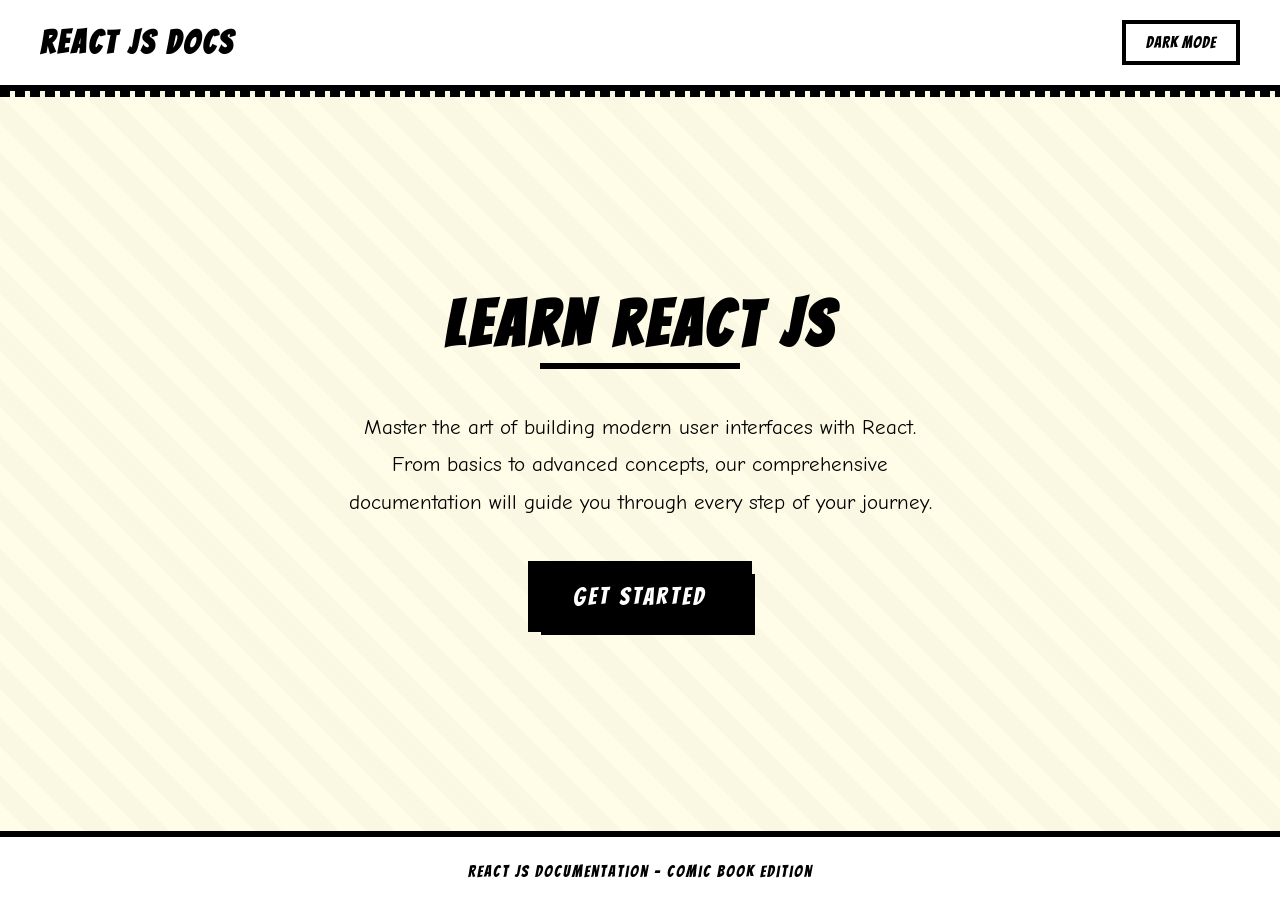
==== index.html @ 76c24ba2 "Initialize repo and add GitHub Pages deployment workflow" ====
<!DOCTYPE html>
<html lang="en">
<head>
    <meta charset="UTF-8">
    <meta name="viewport" content="width=device-width, initial-scale=1.0">
    <title>React JS - Home</title>
    <style>
        @import url('https://fonts.googleapis.com/css2?family=Bangers&family=Comic+Neue:wght@400;700&display=swap');

        * {
            margin: 0;
            padding: 0;
            box-sizing: border-box;
        }

        html, body {
            height: 100%;
            overflow: hidden;
        }

        body {
            font-family: 'Comic Neue', cursive;
            background-color: #FFFDE7;
            color: #000000;
            transition: background-color 0.3s, color 0.3s;
        }

        body.dark {
            background-color: #1A1A1A;
            color: #E0E0E0;
        }

        .home-container {
            display: flex;
            flex-direction: column;
            height: 100vh;
            overflow-y: auto;
        }

        /* Header */
        .header {
            padding: 20px 40px;
            display: flex;
            justify-content: space-between;
            align-items: center;
            border-bottom: 6px solid #000;
            background-color: #FFF;
            position: relative;
        }

        body.dark .header {
            background-color: #2A2A2A;
            border-color: #444;
        }

        .header::after {
            content: '';
            position: absolute;
            bottom: -12px;
            left: 0;
            right: 0;
            height: 6px;
            background: repeating-linear-gradient(
                90deg,
                #000 0px,
                #000 10px,
                transparent 10px,
                transparent 15px
            );
        }

        body.dark .header::after {
            background: repeating-linear-gradient(
                90deg,
                #444 0px,
                #444 10px,
                transparent 10px,
                transparent 15px
            );
        }

        .header h1 {
            font-family: 'Bangers', cursive;
            font-size: 2rem;
            letter-spacing: 3px;
            text-transform: uppercase;
        }

        .theme-toggle {
            padding: 10px 20px;
            border: 4px solid #000;
            cursor: pointer;
            font-family: 'Bangers', cursive;
            font-size: 1rem;
            letter-spacing: 1px;
            background-color: #FFF;
            color: #000;
            transition: all 0.2s;
        }

        body.dark .theme-toggle {
            background-color: #444;
            color: #FFF;
            border-color: #666;
        }

        .theme-toggle:hover,
        .cta-button:hover,
        .back-button:hover {
            transform: rotate(-2deg) scale(1.05);
        }

        /* Hero Section */
        .hero {
            flex: 1;
            display: flex;
            flex-direction: column;
            justify-content: center;
            align-items: center;
            padding: 60px 40px;
            text-align: center;
            position: relative;
        }

        .hero::before {
            content: '';
            position: absolute;
            top: 0;
            left: 0;
            right: 0;
            bottom: 0;
            background: repeating-linear-gradient(
                45deg,
                transparent,
                transparent 20px,
                rgba(0,0,0,0.02) 20px,
                rgba(0,0,0,0.02) 40px
            );
            pointer-events: none;
        }

        body.dark .hero::before {
            background: repeating-linear-gradient(
                45deg,
                transparent,
                transparent 20px,
                rgba(255,255,255,0.01) 20px,
                rgba(255,255,255,0.01) 40px
            );
        }

        .hero-title {
            font-family: 'Bangers', cursive;
            font-size: 4rem;
            letter-spacing: 5px;
            text-transform: uppercase;
            margin-bottom: 20px;
            position: relative;
            display: inline-block;
        }

        .hero-title::after {
            content: '';
            position: absolute;
            bottom: -10px;
            left: 50%;
            transform: translateX(-50%);
            width: 200px;
            height: 6px;
            background-color: #000;
        }

        body.dark .hero-title::after {
            background-color: #555;
        }

        .hero-subtitle {
            font-size: 1.3rem;
            max-width: 600px;
            line-height: 1.8;
            margin-top: 30px;
            margin-bottom: 40px;
        }

        .cta-button {
            padding: 18px 40px;
            font-family: 'Bangers', cursive;
            font-size: 1.5rem;
            letter-spacing: 3px;
            text-transform: uppercase;
            border: 5px solid #000;
            background-color: #000;
            color: #FFF;
            cursor: pointer;
            position: relative;
            transition: all 0.2s;
            text-decoration: none;
        }

        body.dark .cta-button {
            border-color: #555;
            background-color: #333;
        }

        .cta-button::before {
            content: '';
            position: absolute;
            top: 8px;
            left: 8px;
            right: -8px;
            bottom: -8px;
            border: 4px solid #000;
            z-index: -1;
        }

        body.dark .cta-button::before {
            border-color: #444;
        }

        .cta-button::before {
            transition: all 0.2s;
        }

        .cta-button:hover::before {
            transform: translate(-4px, -4px);
        }

        /* Features Section */
        .features {
            display: grid;
            grid-template-columns: repeat(3, 1fr);
            gap: 30px;
            padding: 40px;
            max-width: 1000px;
            margin: 0 auto;
        }

        .feature-box {
            padding: 25px;
            border: 4px solid #000;
            background-color: #FFF;
            position: relative;
            transition: all 0.3s;
        }

        body.dark .feature-box {
            background-color: #2A2A2A;
            border-color: #555;
        }

        .feature-box::before {
            content: '';
            position: absolute;
            top: 6px;
            left: 6px;
            right: -6px;
            bottom: -6px;
            border: 3px solid #000;
            z-index: -1;
        }

        body.dark .feature-box::before {
            border-color: #444;
        }

        .feature-box h3 {
            font-family: 'Bangers', cursive;
            font-size: 1.2rem;
            margin-bottom: 10px;
            text-transform: uppercase;
            letter-spacing: 1px;
        }

        .feature-box p {
            font-size: 0.95rem;
            line-height: 1.6;
        }

        /* Footer */
        .footer {
            padding: 20px 40px;
            border-top: 6px solid #000;
            background-color: #FFF;
            text-align: center;
            font-family: 'Bangers', cursive;
            letter-spacing: 2px;
        }

        body.dark .footer {
            background-color: #2A2A2A;
            border-color: #444;
        }

        .footer::before {
            content: '';
            display: block;
            position: relative;
            top: -26px;
            left: 0;
            right: 0;
            height: 6px;
            background: repeating-linear-gradient(
                90deg,
                #000 0px,
                #000 10px,
                transparent 10px,
                transparent 15px
            );
        }

        body.dark .footer::before {
            background: repeating-linear-gradient(
                90deg,
                #444 0px,
                #444 10px,
                transparent 10px,
                transparent 15px
            );
        }
    </style>
</head>
<body>
    <div class="home-container">
        <header class="header">
            <h1>React JS Docs</h1>
            <button class="theme-toggle" onclick="toggleTheme()">DARK MODE</button>
        </header>

        <section class="hero">
            <h2 class="hero-title">Learn React JS</h2>
            <p class="hero-subtitle">
                Master the art of building modern user interfaces with React. 
                From basics to advanced concepts, our comprehensive documentation 
                will guide you through every step of your journey.
            </p>
            <a href="React_Documentation.html" class="cta-button">Get Started</a>
        </section>

        <footer class="footer">
            React JS Documentation - Comic Book Edition
        </footer>
    </div>

    <script>
        function toggleTheme() {
            document.body.classList.toggle('dark');
            const btn = document.querySelector('.theme-toggle');
            if (document.body.classList.contains('dark')) {
                btn.textContent = 'LIGHT MODE';
            } else {
                btn.textContent = 'DARK MODE';
            }
        }
    </script>
</body>
</html>
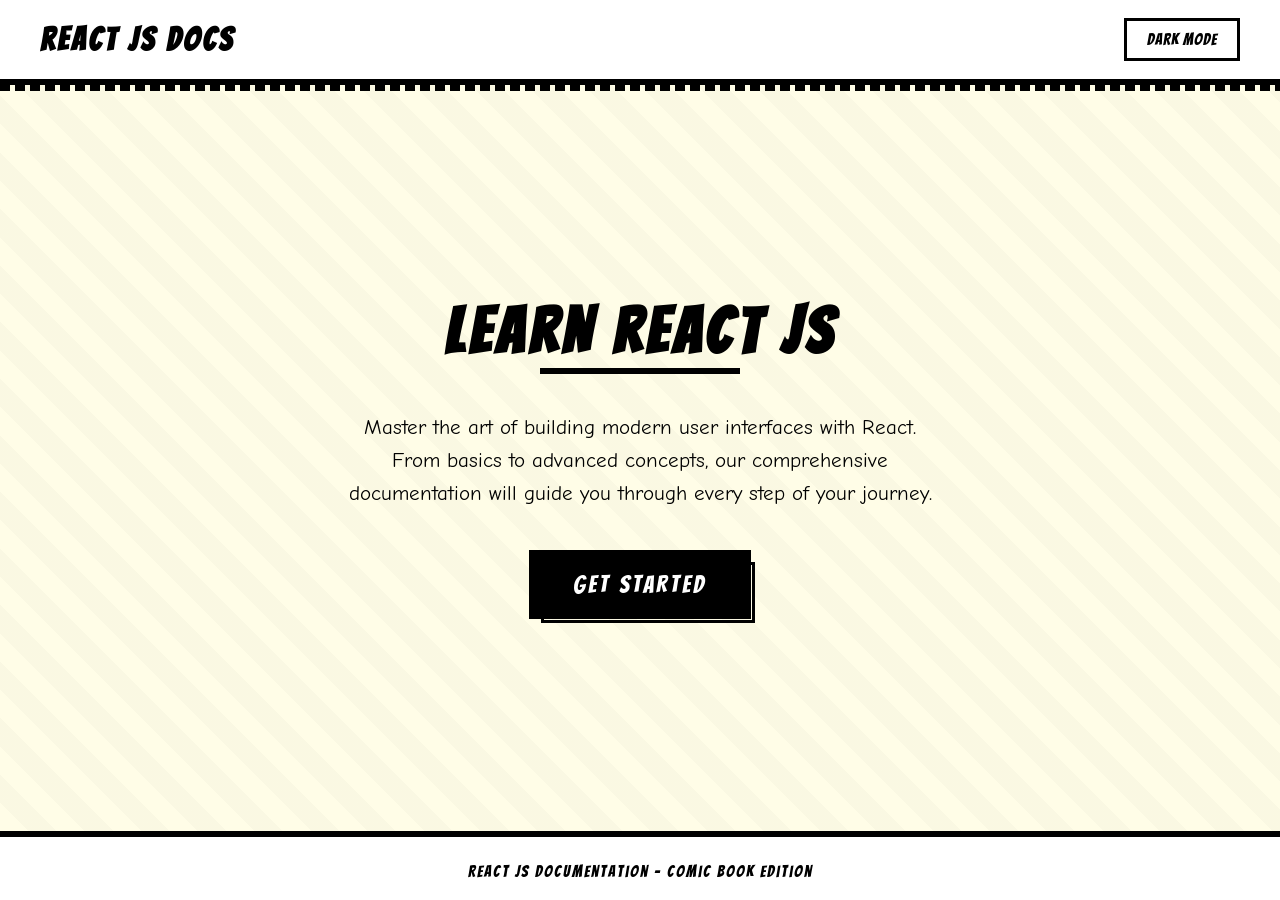
==== commit 11d9b0b7: "Update site" ====
--- a/index.html
+++ b/index.html
@@ -22,7 +22,7 @@
             font-family: 'Comic Neue', cursive;
             background-color: #FFFDE7;
             color: #000000;
-            transition: background-color 0.3s, color 0.3s;
+            transition: background-color 0.4s ease, color 0.4s ease;
         }
 
         body.dark {
@@ -39,13 +39,14 @@
 
         /* Header */
         .header {
-            padding: 20px 40px;
+            padding: 12px 15px;
             display: flex;
             justify-content: space-between;
             align-items: center;
             border-bottom: 6px solid #000;
             background-color: #FFF;
             position: relative;
+            transition: background-color 0.4s ease, border-color 0.4s ease;
         }
 
         body.dark .header {
@@ -81,21 +82,23 @@
 
         .header h1 {
             font-family: 'Bangers', cursive;
-            font-size: 2rem;
-            letter-spacing: 3px;
+            font-size: 1.2rem;
+            letter-spacing: 2px;
             text-transform: uppercase;
         }
 
+        /* Theme Toggle Button */
         .theme-toggle {
-            padding: 10px 20px;
-            border: 4px solid #000;
+            padding: 8px 16px;
+            border: 3px solid #000;
             cursor: pointer;
             font-family: 'Bangers', cursive;
-            font-size: 1rem;
+            font-size: 0.85rem;
             letter-spacing: 1px;
+            text-transform: uppercase;
             background-color: #FFF;
             color: #000;
-            transition: all 0.2s;
+            transition: all 0.3s ease;
         }
 
         body.dark .theme-toggle {
@@ -104,9 +107,7 @@
             border-color: #666;
         }
 
-        .theme-toggle:hover,
-        .cta-button:hover,
-        .back-button:hover {
+        .theme-toggle:hover {
             transform: rotate(-2deg) scale(1.05);
         }
 
@@ -117,7 +118,7 @@
             flex-direction: column;
             justify-content: center;
             align-items: center;
-            padding: 60px 40px;
+            padding: 40px 20px;
             text-align: center;
             position: relative;
         }
@@ -151,10 +152,10 @@
 
         .hero-title {
             font-family: 'Bangers', cursive;
-            font-size: 4rem;
-            letter-spacing: 5px;
+            font-size: 2rem;
+            letter-spacing: 3px;
             text-transform: uppercase;
-            margin-bottom: 20px;
+            margin-bottom: 15px;
             position: relative;
             display: inline-block;
         }
@@ -162,11 +163,11 @@
         .hero-title::after {
             content: '';
             position: absolute;
-            bottom: -10px;
+            bottom: -8px;
             left: 50%;
             transform: translateX(-50%);
-            width: 200px;
-            height: 6px;
+            width: 120px;
+            height: 4px;
             background-color: #000;
         }
 
@@ -175,25 +176,25 @@
         }
 
         .hero-subtitle {
-            font-size: 1.3rem;
-            max-width: 600px;
-            line-height: 1.8;
-            margin-top: 30px;
-            margin-bottom: 40px;
+            font-size: 0.95rem;
+            max-width: 400px;
+            line-height: 1.6;
+            margin-top: 25px;
+            margin-bottom: 30px;
         }
 
         .cta-button {
-            padding: 18px 40px;
+            padding: 14px 28px;
             font-family: 'Bangers', cursive;
-            font-size: 1.5rem;
-            letter-spacing: 3px;
+            font-size: 1.1rem;
+            letter-spacing: 2px;
             text-transform: uppercase;
-            border: 5px solid #000;
+            border: 4px solid #000;
             background-color: #000;
             color: #FFF;
             cursor: pointer;
             position: relative;
-            transition: all 0.2s;
+            transition: all 0.3s ease;
             text-decoration: none;
         }
 
@@ -203,52 +204,6 @@
         }
 
         .cta-button::before {
-            content: '';
-            position: absolute;
-            top: 8px;
-            left: 8px;
-            right: -8px;
-            bottom: -8px;
-            border: 4px solid #000;
-            z-index: -1;
-        }
-
-        body.dark .cta-button::before {
-            border-color: #444;
-        }
-
-        .cta-button::before {
-            transition: all 0.2s;
-        }
-
-        .cta-button:hover::before {
-            transform: translate(-4px, -4px);
-        }
-
-        /* Features Section */
-        .features {
-            display: grid;
-            grid-template-columns: repeat(3, 1fr);
-            gap: 30px;
-            padding: 40px;
-            max-width: 1000px;
-            margin: 0 auto;
-        }
-
-        .feature-box {
-            padding: 25px;
-            border: 4px solid #000;
-            background-color: #FFF;
-            position: relative;
-            transition: all 0.3s;
-        }
-
-        body.dark .feature-box {
-            background-color: #2A2A2A;
-            border-color: #555;
-        }
-
-        .feature-box::before {
             content: '';
             position: absolute;
             top: 6px;
@@ -257,33 +212,31 @@
             bottom: -6px;
             border: 3px solid #000;
             z-index: -1;
-        }
-
-        body.dark .feature-box::before {
+            transition: all 0.3s ease;
+        }
+
+        body.dark .cta-button::before {
             border-color: #444;
         }
 
-        .feature-box h3 {
-            font-family: 'Bangers', cursive;
-            font-size: 1.2rem;
-            margin-bottom: 10px;
-            text-transform: uppercase;
-            letter-spacing: 1px;
-        }
-
-        .feature-box p {
-            font-size: 0.95rem;
-            line-height: 1.6;
+        .cta-button:hover {
+            transform: rotate(-2deg) scale(1.05);
+        }
+
+        .cta-button:hover::before {
+            transform: translate(-3px, -3px);
         }
 
         /* Footer */
         .footer {
-            padding: 20px 40px;
+            padding: 12px 15px;
             border-top: 6px solid #000;
             background-color: #FFF;
             text-align: center;
             font-family: 'Bangers', cursive;
-            letter-spacing: 2px;
+            letter-spacing: 1px;
+            font-size: 0.8rem;
+            transition: all 0.4s ease;
         }
 
         body.dark .footer {
@@ -295,7 +248,7 @@
             content: '';
             display: block;
             position: relative;
-            top: -26px;
+            top: -18px;
             left: 0;
             right: 0;
             height: 6px;
@@ -316,6 +269,123 @@
                 transparent 10px,
                 transparent 15px
             );
+        }
+
+        /* Tablet */
+        @media (min-width: 768px) {
+            .header {
+                padding: 15px 25px;
+            }
+
+            .header h1 {
+                font-size: 1.5rem;
+            }
+
+            .theme-toggle {
+                padding: 10px 20px;
+                font-size: 1rem;
+            }
+
+            .hero {
+                padding: 50px 30px;
+            }
+
+            .hero-title {
+                font-size: 3rem;
+            }
+
+            .hero-subtitle {
+                font-size: 1.1rem;
+                max-width: 500px;
+            }
+
+            .cta-button {
+                padding: 16px 35px;
+                font-size: 1.3rem;
+            }
+
+            .footer {
+                padding: 15px 25px;
+                font-size: 0.9rem;
+            }
+        }
+
+        /* Desktop */
+        @media (min-width: 1024px) {
+            .header {
+                padding: 18px 40px;
+            }
+
+            .header h1 {
+                font-size: 2rem;
+                letter-spacing: 3px;
+            }
+
+            .theme-toggle {
+                padding: 10px 20px;
+                font-size: 1rem;
+            }
+
+            .hero {
+                padding: 60px 40px;
+            }
+
+            .hero-title {
+                font-size: 4rem;
+                letter-spacing: 5px;
+            }
+
+            .hero-title::after {
+                width: 200px;
+                height: 6px;
+            }
+
+            .hero-subtitle {
+                font-size: 1.3rem;
+                max-width: 600px;
+                margin-top: 30px;
+                margin-bottom: 40px;
+            }
+
+            .cta-button {
+                padding: 18px 40px;
+                font-size: 1.5rem;
+                letter-spacing: 3px;
+            }
+
+            .cta-button::before {
+                top: 8px;
+                left: 8px;
+                right: -8px;
+                bottom: -8px;
+            }
+
+            .footer {
+                padding: 20px 40px;
+                font-size: 1rem;
+                letter-spacing: 2px;
+            }
+
+            .footer::before {
+                top: -26px;
+            }
+        }
+
+        /* Large Desktop */
+        @media (min-width: 1441px) {
+            .hero-title {
+                font-size: 5rem;
+            }
+
+            .hero-subtitle {
+                font-size: 1.4rem;
+                max-width: 700px;
+            }
+
+            .cta-button {
+                padding: 20px 50px;
+                font-size: 1.7rem;
+            }
         }
     </style>
 </head>
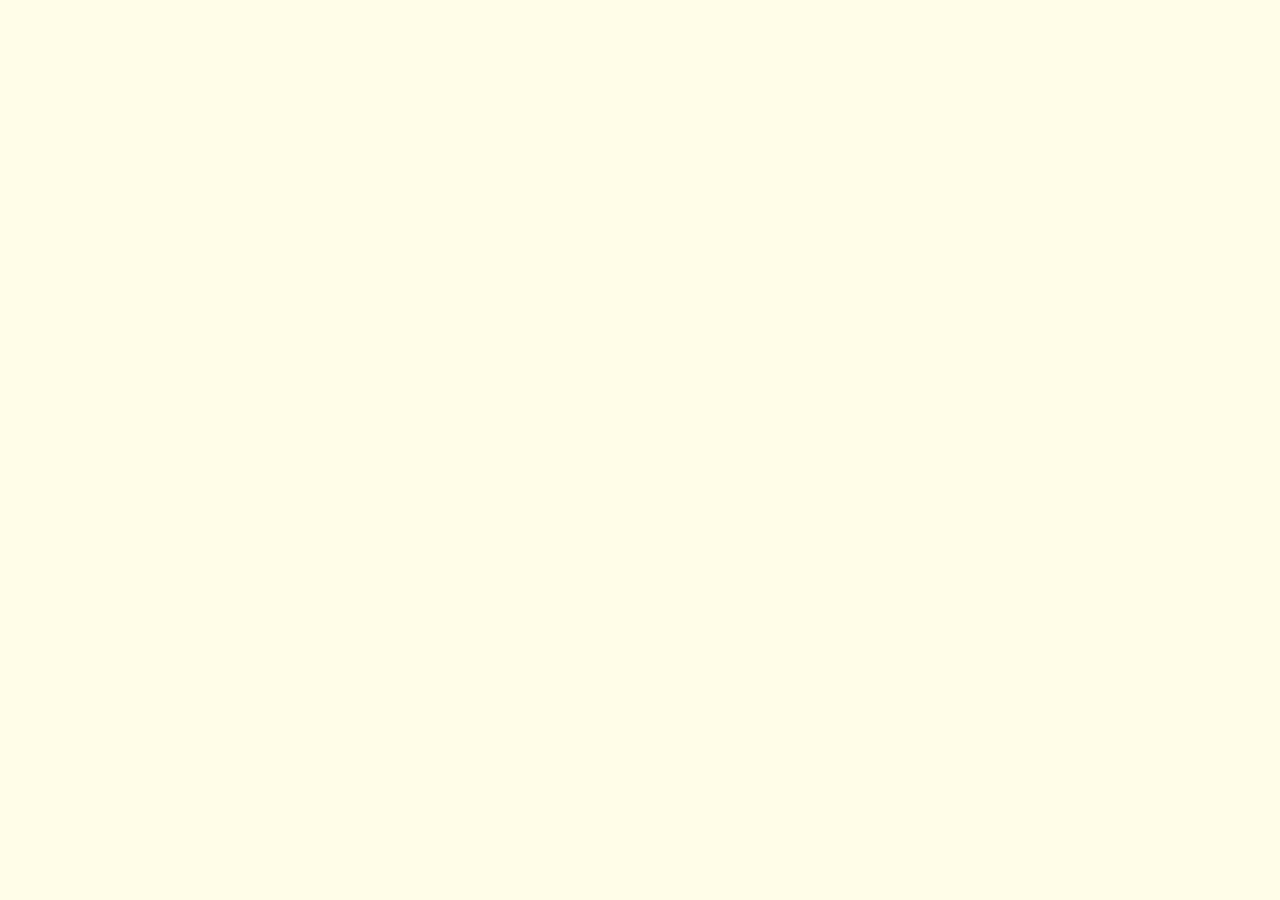
==== commit dcbeb41b: "Add unified comic theme stylesheet and refactor index.html" ====
--- a/index.html
+++ b/index.html
@@ -4,32 +4,8 @@
     <meta charset="UTF-8">
     <meta name="viewport" content="width=device-width, initial-scale=1.0">
     <title>React JS - Home</title>
+    <link rel="stylesheet" href="theme.css">
     <style>
-        @import url('https://fonts.googleapis.com/css2?family=Bangers&family=Comic+Neue:wght@400;700&display=swap');
-
-        * {
-            margin: 0;
-            padding: 0;
-            box-sizing: border-box;
-        }
-
-        html, body {
-            height: 100%;
-            overflow: hidden;
-        }
-
-        body {
-            font-family: 'Comic Neue', cursive;
-            background-color: #FFFDE7;
-            color: #000000;
-            transition: background-color 0.4s ease, color 0.4s ease;
-        }
-
-        body.dark {
-            background-color: #1A1A1A;
-            color: #E0E0E0;
-        }
-
         .home-container {
             display: flex;
             flex-direction: column;
@@ -37,78 +13,12 @@
             overflow-y: auto;
         }
 
-        /* Header */
         .header {
-            padding: 12px 15px;
-            display: flex;
-            justify-content: space-between;
-            align-items: center;
-            border-bottom: 6px solid #000;
-            background-color: #FFF;
-            position: relative;
-            transition: background-color 0.4s ease, border-color 0.4s ease;
-        }
-
-        body.dark .header {
-            background-color: #2A2A2A;
-            border-color: #444;
-        }
-
-        .header::after {
-            content: '';
-            position: absolute;
-            bottom: -12px;
-            left: 0;
-            right: 0;
-            height: 6px;
-            background: repeating-linear-gradient(
-                90deg,
-                #000 0px,
-                #000 10px,
-                transparent 10px,
-                transparent 15px
-            );
-        }
-
-        body.dark .header::after {
-            background: repeating-linear-gradient(
-                90deg,
-                #444 0px,
-                #444 10px,
-                transparent 10px,
-                transparent 15px
-            );
+            background-color: comic-header;
         }
 
         .header h1 {
-            font-family: 'Bangers', cursive;
             font-size: 1.2rem;
-            letter-spacing: 2px;
-            text-transform: uppercase;
-        }
-
-        /* Theme Toggle Button */
-        .theme-toggle {
-            padding: 8px 16px;
-            border: 3px solid #000;
-            cursor: pointer;
-            font-family: 'Bangers', cursive;
-            font-size: 0.85rem;
-            letter-spacing: 1px;
-            text-transform: uppercase;
-            background-color: #FFF;
-            color: #000;
-            transition: all 0.3s ease;
-        }
-
-        body.dark .theme-toggle {
-            background-color: #444;
-            color: #FFF;
-            border-color: #666;
-        }
-
-        .theme-toggle:hover {
-            transform: rotate(-2deg) scale(1.05);
         }
 
         /* Hero Section */
@@ -151,10 +61,7 @@
         }
 
         .hero-title {
-            font-family: 'Bangers', cursive;
             font-size: 2rem;
-            letter-spacing: 3px;
-            text-transform: uppercase;
             margin-bottom: 15px;
             position: relative;
             display: inline-block;
@@ -183,65 +90,10 @@
             margin-bottom: 30px;
         }
 
-        .cta-button {
-            padding: 14px 28px;
-            font-family: 'Bangers', cursive;
-            font-size: 1.1rem;
-            letter-spacing: 2px;
-            text-transform: uppercase;
-            border: 4px solid #000;
-            background-color: #000;
-            color: #FFF;
-            cursor: pointer;
-            position: relative;
-            transition: all 0.3s ease;
-            text-decoration: none;
-        }
-
-        body.dark .cta-button {
-            border-color: #555;
-            background-color: #333;
-        }
-
-        .cta-button::before {
-            content: '';
-            position: absolute;
-            top: 6px;
-            left: 6px;
-            right: -6px;
-            bottom: -6px;
-            border: 3px solid #000;
-            z-index: -1;
-            transition: all 0.3s ease;
-        }
-
-        body.dark .cta-button::before {
-            border-color: #444;
-        }
-
-        .cta-button:hover {
-            transform: rotate(-2deg) scale(1.05);
-        }
-
-        .cta-button:hover::before {
-            transform: translate(-3px, -3px);
-        }
-
-        /* Footer */
         .footer {
-            padding: 12px 15px;
             border-top: 6px solid #000;
-            background-color: #FFF;
             text-align: center;
-            font-family: 'Bangers', cursive;
-            letter-spacing: 1px;
             font-size: 0.8rem;
-            transition: all 0.4s ease;
-        }
-
-        body.dark .footer {
-            background-color: #2A2A2A;
-            border-color: #444;
         }
 
         .footer::before {
@@ -281,11 +133,6 @@
                 font-size: 1.5rem;
             }
 
-            .theme-toggle {
-                padding: 10px 20px;
-                font-size: 1rem;
-            }
-
             .hero {
                 padding: 50px 30px;
             }
@@ -297,11 +144,6 @@
             .hero-subtitle {
                 font-size: 1.1rem;
                 max-width: 500px;
-            }
-
-            .cta-button {
-                padding: 16px 35px;
-                font-size: 1.3rem;
             }
 
             .footer {
@@ -319,11 +161,6 @@
             .header h1 {
                 font-size: 2rem;
                 letter-spacing: 3px;
-            }
-
-            .theme-toggle {
-                padding: 10px 20px;
-                font-size: 1rem;
             }
 
             .hero {
@@ -347,19 +184,6 @@
                 margin-bottom: 40px;
             }
 
-            .cta-button {
-                padding: 18px 40px;
-                font-size: 1.5rem;
-                letter-spacing: 3px;
-            }
-
-            .cta-button::before {
-                top: 8px;
-                left: 8px;
-                right: -8px;
-                bottom: -8px;
-            }
-
             .footer {
                 padding: 20px 40px;
                 font-size: 1rem;
@@ -381,32 +205,27 @@
                 font-size: 1.4rem;
                 max-width: 700px;
             }
-
-            .cta-button {
-                padding: 20px 50px;
-                font-size: 1.7rem;
-            }
-        }
-    </style>
+        }
+    </link>
 </head>
 <body>
     <div class="home-container">
-        <header class="header">
-            <h1>React JS Docs</h1>
-            <button class="theme-toggle" onclick="toggleTheme()">DARK MODE</button>
+        <header class="header comic-header">
+            <h1 class="comic-title">React JS Docs</h1>
+            <button class="comic-btn comic-btn-secondary" onclick="toggleTheme()">DARK MODE</button>
         </header>
 
         <section class="hero">
-            <h2 class="hero-title">Learn React JS</h2>
+            <h2 class="hero-title comic-title">Learn React JS</h2>
             <p class="hero-subtitle">
                 Master the art of building modern user interfaces with React. 
                 From basics to advanced concepts, our comprehensive documentation 
                 will guide you through every step of your journey.
             </p>
-            <a href="React_Documentation.html" class="cta-button">Get Started</a>
+            <a href="React_Documentation.html" class="comic-btn comic-btn-primary">Get Started</a>
         </section>
 
-        <footer class="footer">
+        <footer class="footer comic-text">
             React JS Documentation - Comic Book Edition
         </footer>
     </div>
--- a/theme.css
+++ b/theme.css
@@ -0,0 +1,463 @@
+/* ================================
+   COMIC THEME - SHARED STYLESHEET
+   ================================ */
+
+@import url('https://fonts.googleapis.com/css2?family=Bangers&family=Comic+Neue:wght@400;700&display=swap');
+
+/* Base Reset */
+* {
+    margin: 0;
+    padding: 0;
+    box-sizing: border-box;
+}
+
+html, body {
+    height: 100%;
+    overflow: auto;
+}
+
+body {
+    font-family: 'Comic Neue', cursive;
+    background-color: #FFFDE7;
+    color: #000000;
+    transition: background-color 0.4s ease, color 0.4s ease;
+}
+
+body.dark {
+    background-color: #1A1A1A;
+    color: #E0E0E0;
+}
+
+/* ================================
+   TYPOGRAPHY & COLORS
+   ================================ */
+
+.comic-title {
+    font-family: 'Bangers', cursive;
+    letter-spacing: 2px;
+    text-transform: uppercase;
+}
+
+.comic-text {
+    font-family: 'Comic Neue', cursive;
+    line-height: 1.6;
+}
+
+/* ================================
+   COMIC CARD COMPONENT
+   ================================ */
+
+.comic-card {
+    background-color: #FFF;
+    border: 4px solid #000;
+    padding: 20px;
+    margin: 15px;
+    position: relative;
+    transition: all 0.3s ease;
+    box-shadow: 6px 6px 0px rgba(0, 0, 0, 0.2);
+}
+
+.comic-card::before {
+    content: '';
+    position: absolute;
+    top: 4px;
+    left: 4px;
+    right: -4px;
+    bottom: -4px;
+    border: 3px solid #000;
+    z-index: -1;
+    pointer-events: none;
+}
+
+body.dark .comic-card {
+    background-color: #2A2A2A;
+    border-color: #555;
+    box-shadow: 6px 6px 0px rgba(0, 0, 0, 0.5);
+    color: #E0E0E0;
+}
+
+body.dark .comic-card::before {
+    border-color: #555;
+}
+
+.comic-card:hover {
+    transform: translate(-2px, -2px);
+    box-shadow: 8px 8px 0px rgba(0, 0, 0, 0.3);
+}
+
+body.dark .comic-card:hover {
+    box-shadow: 8px 8px 0px rgba(0, 0, 0, 0.6);
+}
+
+.comic-card-title {
+    font-family: 'Bangers', cursive;
+    font-size: 1.3rem;
+    margin-bottom: 12px;
+    text-transform: uppercase;
+    letter-spacing: 1px;
+}
+
+.comic-card-content {
+    font-size: 0.95rem;
+    line-height: 1.5;
+}
+
+/* ================================
+   COMIC BUTTON COMPONENT
+   ================================ */
+
+.comic-btn {
+    padding: 12px 24px;
+    font-family: 'Bangers', cursive;
+    font-size: 0.95rem;
+    letter-spacing: 1px;
+    text-transform: uppercase;
+    border: 3px solid #000;
+    background-color: #FFF;
+    color: #000;
+    cursor: pointer;
+    position: relative;
+    transition: all 0.3s ease;
+    text-decoration: none;
+    display: inline-block;
+}
+
+.comic-btn::after {
+    content: '';
+    position: absolute;
+    top: 3px;
+    left: 3px;
+    right: -3px;
+    bottom: -3px;
+    border: 2px solid #000;
+    z-index: -1;
+    pointer-events: none;
+}
+
+body.dark .comic-btn {
+    background-color: #444;
+    color: #FFF;
+    border-color: #666;
+}
+
+body.dark .comic-btn::after {
+    border-color: #666;
+}
+
+.comic-btn:hover {
+    transform: rotate(-1deg) scale(1.05);
+}
+
+.comic-btn:hover::after {
+    transform: translate(-2px, -2px);
+}
+
+/* Button Variants */
+.comic-btn-primary {
+    background-color: #000;
+    color: #FFF;
+    border: 3px solid #000;
+}
+
+body.dark .comic-btn-primary {
+    background-color: #333;
+    color: #FFF;
+}
+
+.comic-btn-secondary {
+    background-color: #FFF;
+    color: #000;
+}
+
+body.dark .comic-btn-secondary {
+    background-color: #2A2A2A;
+    color: #FFF;
+}
+
+/* ================================
+   COMIC BOX COMPONENTS
+   ================================ */
+
+.comic-box {
+    border: 3px solid #000;
+    padding: 15px;
+    margin: 12px 0;
+    background-color: #FFF;
+    position: relative;
+    transition: all 0.3s ease;
+}
+
+body.dark .comic-box {
+    background-color: #2A2A2A;
+    border-color: #555;
+    color: #E0E0E0;
+}
+
+.comic-box::after {
+    content: '';
+    position: absolute;
+    top: 3px;
+    left: 3px;
+    right: -3px;
+    bottom: -3px;
+    border: 2px solid #000;
+    z-index: -1;
+    pointer-events: none;
+}
+
+body.dark .comic-box::after {
+    border-color: #555;
+}
+
+/* Info Box */
+.comic-info-box {
+    background-color: #E3F2FD;
+    border: 3px solid #1976D2;
+}
+
+body.dark .comic-info-box {
+    background-color: #1A237E;
+    border-color: #42A5F5;
+}
+
+/* Success Box */
+.comic-success-box {
+    background-color: #E8F5E9;
+    border: 3px solid #388E3C;
+}
+
+body.dark .comic-success-box {
+    background-color: #1B5E20;
+    border-color: #66BB6A;
+}
+
+/* Warning Box */
+.comic-warning-box {
+    background-color: #FFF3E0;
+    border: 3px solid #F57C00;
+}
+
+body.dark .comic-warning-box {
+    background-color: #E65100;
+    border-color: #FFB74D;
+}
+
+/* Error Box */
+.comic-error-box {
+    background-color: #FFEBEE;
+    border: 3px solid #C62828;
+}
+
+body.dark .comic-error-box {
+    background-color: #B71C1C;
+    border-color: #EF5350;
+}
+
+/* ================================
+   CODE BLOCK (Black Background)
+   ================================ */
+
+.code-block {
+    background-color: #1E1E1E;
+    color: #D4D4D4;
+    border: 2px solid #000;
+    padding: 12px;
+    margin: 12px 0;
+    overflow-x: auto;
+    font-family: 'Courier New', monospace;
+    font-size: 0.85rem;
+    line-height: 1.4;
+}
+
+.code-block code {
+    display: block;
+}
+
+/* ================================
+   COMIC LIST & ITEMS
+   ================================ */
+
+.comic-list {
+    list-style: none;
+    padding: 0;
+}
+
+.comic-list-item {
+    padding: 10px 15px;
+    margin: 8px 0;
+    border-left: 4px solid #000;
+    background-color: rgba(255, 255, 255, 0.5);
+    transition: all 0.3s ease;
+}
+
+body.dark .comic-list-item {
+    background-color: rgba(0, 0, 0, 0.3);
+    border-left-color: #555;
+}
+
+.comic-list-item:hover {
+    padding-left: 20px;
+    background-color: rgba(255, 255, 255, 0.8);
+}
+
+body.dark .comic-list-item:hover {
+    background-color: rgba(0, 0, 0, 0.5);
+}
+
+/* ================================
+   COMIC GRID LAYOUT
+   ================================ */
+
+.comic-grid {
+    display: grid;
+    grid-template-columns: repeat(auto-fit, minmax(250px, 1fr));
+    gap: 20px;
+    padding: 20px;
+}
+
+.comic-grid-item {
+    background-color: #FFF;
+    border: 3px solid #000;
+    padding: 15px;
+    position: relative;
+    transition: all 0.3s ease;
+    text-align: center;
+}
+
+body.dark .comic-grid-item {
+    background-color: #2A2A2A;
+    border-color: #555;
+}
+
+.comic-grid-item:hover {
+    transform: scale(1.05) rotate(1deg);
+}
+
+/* ================================
+   HEADER & NAVIGATION
+   ================================ */
+
+.comic-header {
+    padding: 12px 15px;
+    display: flex;
+    justify-content: space-between;
+    align-items: center;
+    border-bottom: 6px solid #000;
+    background-color: #FFF;
+    position: relative;
+    transition: background-color 0.4s ease, border-color 0.4s ease;
+}
+
+body.dark .comic-header {
+    background-color: #2A2A2A;
+    border-color: #444;
+}
+
+.comic-header::after {
+    content: '';
+    position: absolute;
+    bottom: -12px;
+    left: 0;
+    right: 0;
+    height: 6px;
+    background: repeating-linear-gradient(
+        90deg,
+        #000 0px,
+        #000 10px,
+        transparent 10px,
+        transparent 15px
+    );
+}
+
+body.dark .comic-header::after {
+    background: repeating-linear-gradient(
+        90deg,
+        #444 0px,
+        #444 10px,
+        transparent 10px,
+        transparent 15px
+    );
+}
+
+/* ================================
+   COMIC DIVIDER
+   ================================ */
+
+.comic-divider {
+    height: 4px;
+    background: repeating-linear-gradient(
+        90deg,
+        #000 0px,
+        #000 15px,
+        transparent 15px,
+        transparent 20px
+    );
+    margin: 20px 0;
+}
+
+body.dark .comic-divider {
+    background: repeating-linear-gradient(
+        90deg,
+        #555 0px,
+        #555 15px,
+        transparent 15px,
+        transparent 20px
+    );
+}
+
+/* ================================
+   RESPONSIVE DESIGN
+   ================================ */
+
+@media (max-width: 768px) {
+    .comic-card {
+        padding: 15px;
+        margin: 10px;
+        box-shadow: 4px 4px 0px rgba(0, 0, 0, 0.2);
+    }
+
+    .comic-btn {
+        padding: 10px 20px;
+        font-size: 0.85rem;
+    }
+
+    .comic-grid {
+        grid-template-columns: 1fr;
+        gap: 15px;
+        padding: 15px;
+    }
+
+    .comic-card-title {
+        font-size: 1.1rem;
+    }
+}
+
+/* ================================
+   UTILITY CLASSES
+   ================================ */
+
+.text-center {
+    text-align: center;
+}
+
+.text-bold {
+    font-weight: 700;
+}
+
+.mt-1 { margin-top: 10px; }
+.mt-2 { margin-top: 20px; }
+.mt-3 { margin-top: 30px; }
+
+.mb-1 { margin-bottom: 10px; }
+.mb-2 { margin-bottom: 20px; }
+.mb-3 { margin-bottom: 30px; }
+
+.p-1 { padding: 10px; }
+.p-2 { padding: 20px; }
+.p-3 { padding: 30px; }
+
+.w-full { width: 100%; }
+.flex { display: flex; }
+.flex-center { display: flex; justify-content: center; align-items: center; }
+.gap-1 { gap: 10px; }
+.gap-2 { gap: 20px; }
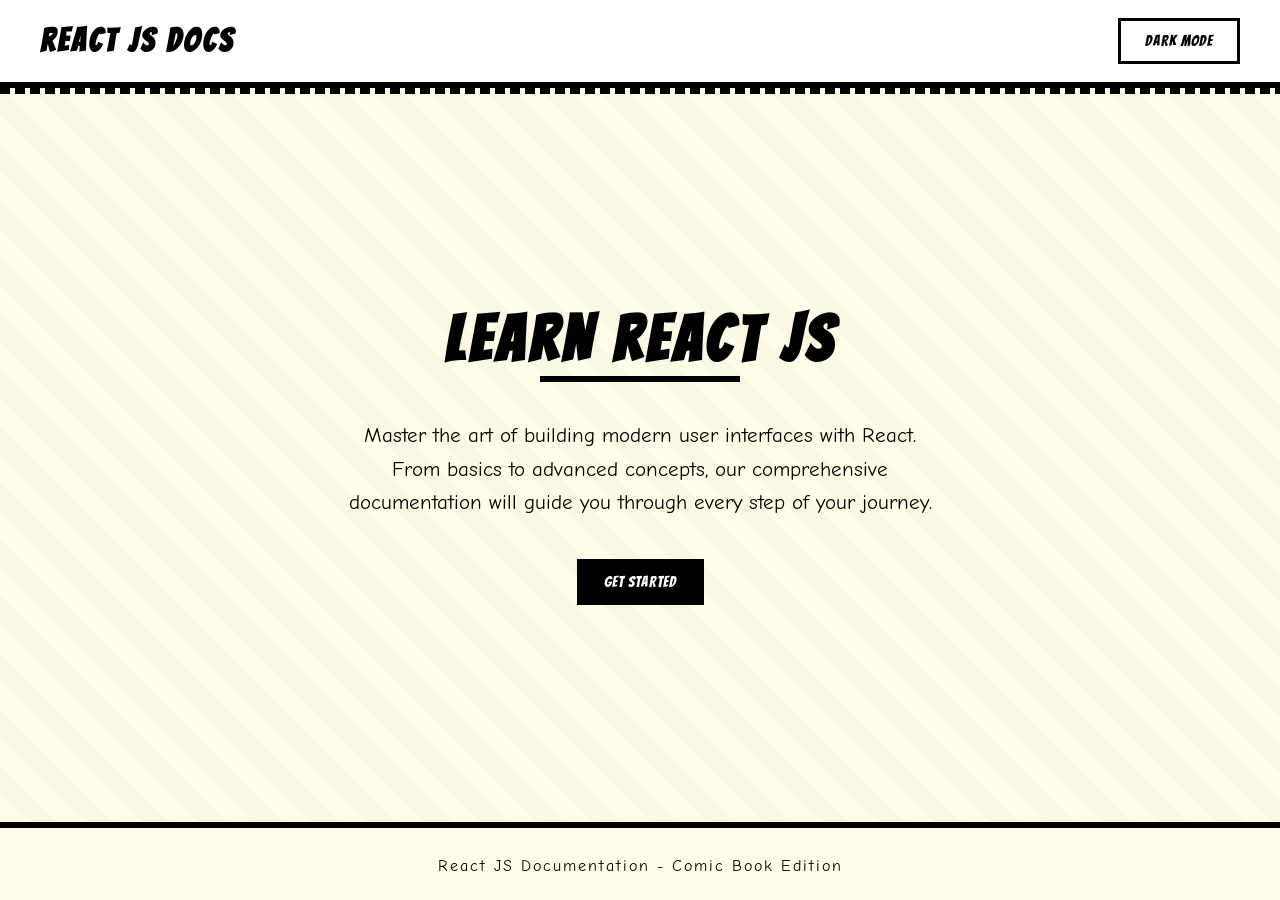
==== commit e0ccce3b: "deploy: fa65108af0132cb6c87d89ac61eff95d7ce162fc" ====
--- a/index.html
+++ b/index.html
@@ -14,7 +14,7 @@
         }
 
         .header {
-            background-color: comic-header;
+            /* styles inherited from theme.css */
         }
 
         .header h1 {
@@ -206,7 +206,7 @@
                 max-width: 700px;
             }
         }
-    </link>
+    </style>
 </head>
 <body>
     <div class="home-container">
@@ -233,7 +233,7 @@
     <script>
         function toggleTheme() {
             document.body.classList.toggle('dark');
-            const btn = document.querySelector('.theme-toggle');
+            const btn = document.querySelector('.comic-btn-secondary');
             if (document.body.classList.contains('dark')) {
                 btn.textContent = 'LIGHT MODE';
             } else {
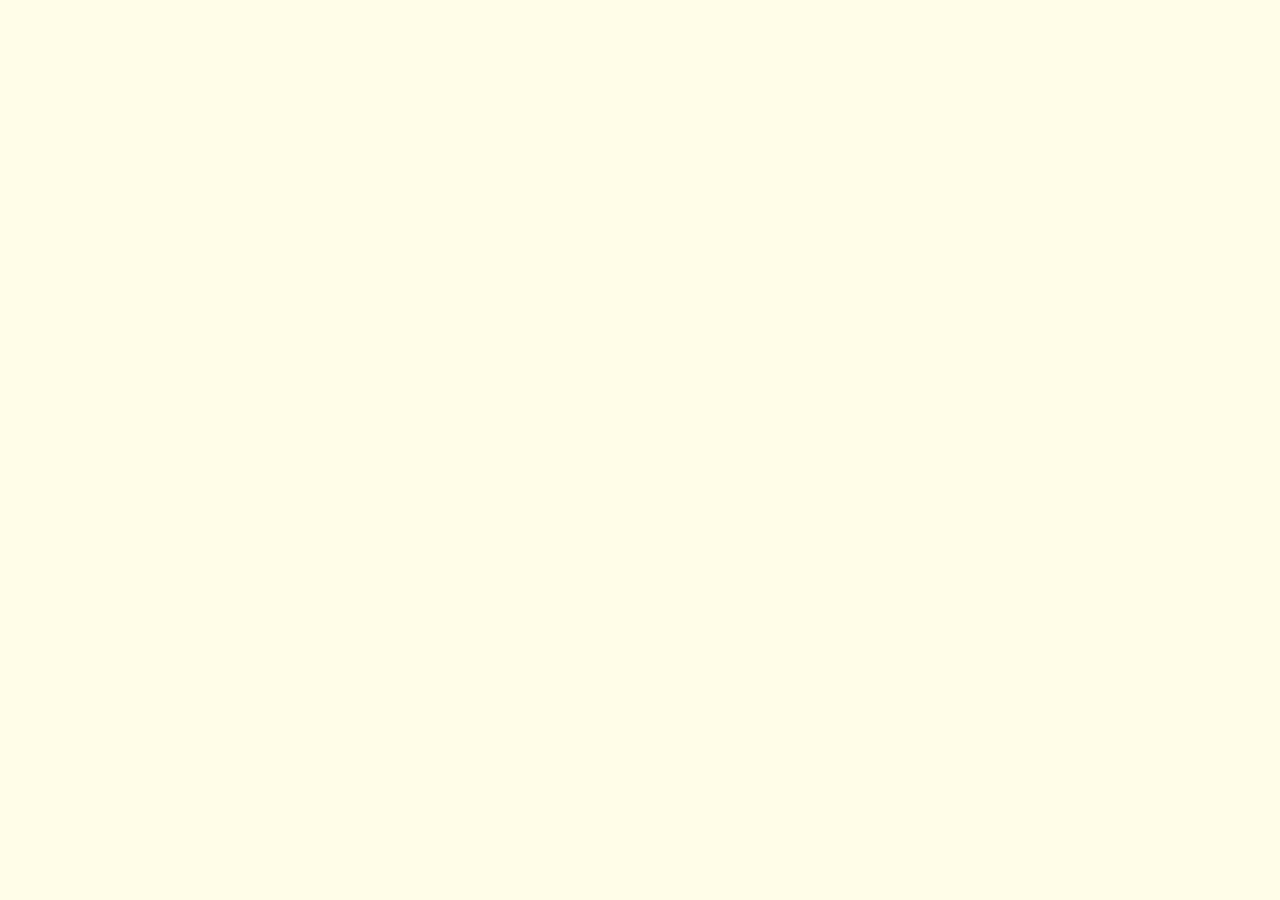
==== commit 3f4bd0ea: "deploy: 0cc33ceaa28c381e7a14a3e2400c2a13b6226d19" ====
--- a/index.html
+++ b/index.html
@@ -14,7 +14,7 @@
         }
 
         .header {
-            /* styles inherited from theme.css */
+            background-color: comic-header;
         }
 
         .header h1 {
@@ -206,7 +206,7 @@
                 max-width: 700px;
             }
         }
-    </style>
+    </link>
 </head>
 <body>
     <div class="home-container">
@@ -233,7 +233,7 @@
     <script>
         function toggleTheme() {
             document.body.classList.toggle('dark');
-            const btn = document.querySelector('.comic-btn-secondary');
+            const btn = document.querySelector('.theme-toggle');
             if (document.body.classList.contains('dark')) {
                 btn.textContent = 'LIGHT MODE';
             } else {
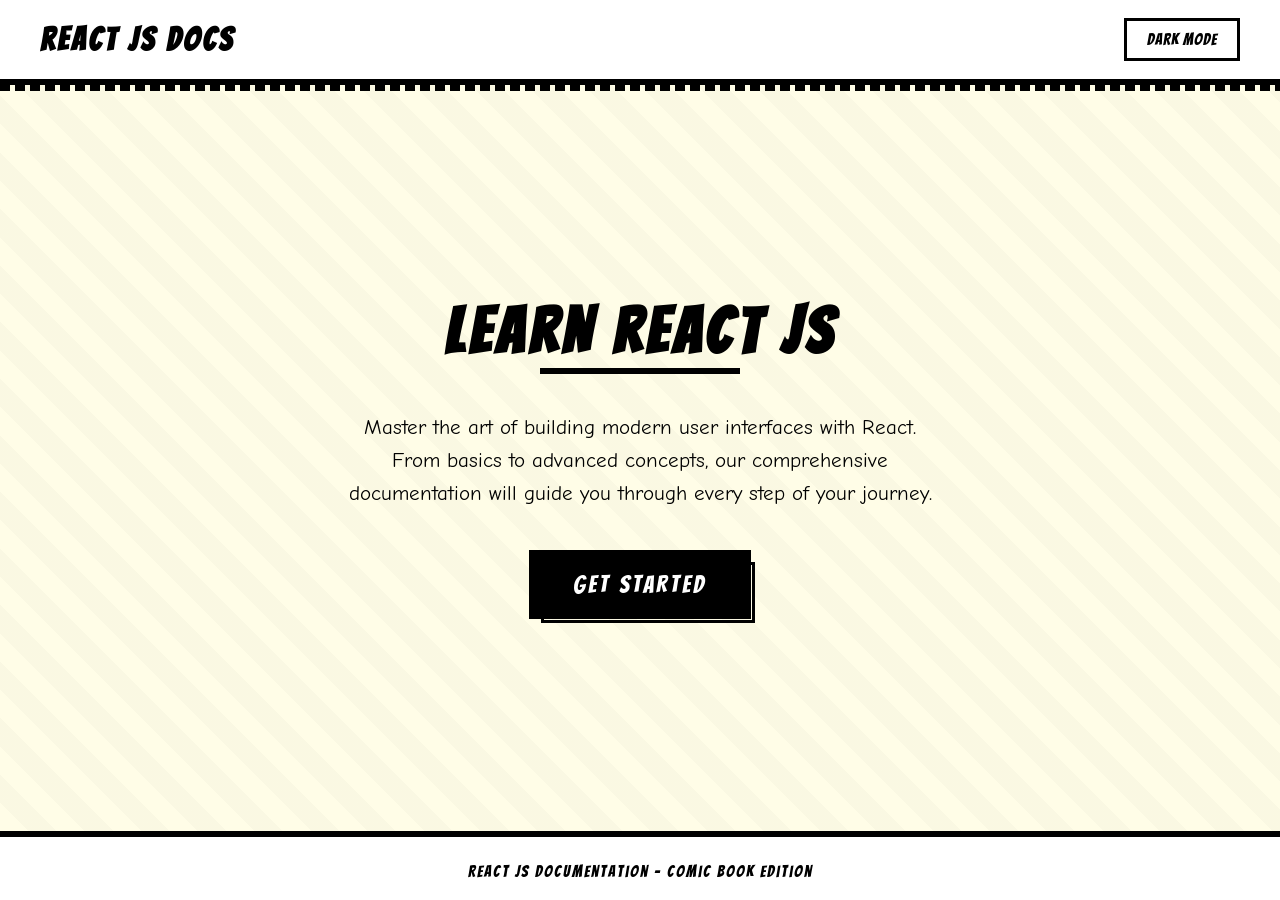
==== commit bc4939cb: "Fix index.html and add React Internals page" ====
--- a/index.html
+++ b/index.html
@@ -4,8 +4,32 @@
     <meta charset="UTF-8">
     <meta name="viewport" content="width=device-width, initial-scale=1.0">
     <title>React JS - Home</title>
-    <link rel="stylesheet" href="theme.css">
     <style>
+        @import url('https://fonts.googleapis.com/css2?family=Bangers&family=Comic+Neue:wght@400;700&display=swap');
+
+        * {
+            margin: 0;
+            padding: 0;
+            box-sizing: border-box;
+        }
+
+        html, body {
+            height: 100%;
+            overflow: hidden;
+        }
+
+        body {
+            font-family: 'Comic Neue', cursive;
+            background-color: #FFFDE7;
+            color: #000000;
+            transition: background-color 0.4s ease, color 0.4s ease;
+        }
+
+        body.dark {
+            background-color: #1A1A1A;
+            color: #E0E0E0;
+        }
+
         .home-container {
             display: flex;
             flex-direction: column;
@@ -13,12 +37,78 @@
             overflow-y: auto;
         }
 
+        /* Header */
         .header {
-            background-color: comic-header;
+            padding: 12px 15px;
+            display: flex;
+            justify-content: space-between;
+            align-items: center;
+            border-bottom: 6px solid #000;
+            background-color: #FFF;
+            position: relative;
+            transition: background-color 0.4s ease, border-color 0.4s ease;
+        }
+
+        body.dark .header {
+            background-color: #2A2A2A;
+            border-color: #444;
+        }
+
+        .header::after {
+            content: '';
+            position: absolute;
+            bottom: -12px;
+            left: 0;
+            right: 0;
+            height: 6px;
+            background: repeating-linear-gradient(
+                90deg,
+                #000 0px,
+                #000 10px,
+                transparent 10px,
+                transparent 15px
+            );
+        }
+
+        body.dark .header::after {
+            background: repeating-linear-gradient(
+                90deg,
+                #444 0px,
+                #444 10px,
+                transparent 10px,
+                transparent 15px
+            );
         }
 
         .header h1 {
+            font-family: 'Bangers', cursive;
             font-size: 1.2rem;
+            letter-spacing: 2px;
+            text-transform: uppercase;
+        }
+
+        /* Theme Toggle Button */
+        .theme-toggle {
+            padding: 8px 16px;
+            border: 3px solid #000;
+            cursor: pointer;
+            font-family: 'Bangers', cursive;
+            font-size: 0.85rem;
+            letter-spacing: 1px;
+            text-transform: uppercase;
+            background-color: #FFF;
+            color: #000;
+            transition: all 0.3s ease;
+        }
+
+        body.dark .theme-toggle {
+            background-color: #444;
+            color: #FFF;
+            border-color: #666;
+        }
+
+        .theme-toggle:hover {
+            transform: rotate(-2deg) scale(1.05);
         }
 
         /* Hero Section */
@@ -61,7 +151,10 @@
         }
 
         .hero-title {
+            font-family: 'Bangers', cursive;
             font-size: 2rem;
+            letter-spacing: 3px;
+            text-transform: uppercase;
             margin-bottom: 15px;
             position: relative;
             display: inline-block;
@@ -90,10 +183,66 @@
             margin-bottom: 30px;
         }
 
+        /* CTA Button */
+        .cta-button {
+            padding: 14px 28px;
+            font-family: 'Bangers', cursive;
+            font-size: 1.1rem;
+            letter-spacing: 2px;
+            text-transform: uppercase;
+            border: 4px solid #000;
+            background-color: #000;
+            color: #FFF;
+            cursor: pointer;
+            position: relative;
+            transition: all 0.3s ease;
+            text-decoration: none;
+        }
+
+        body.dark .cta-button {
+            border-color: #555;
+            background-color: #333;
+        }
+
+        .cta-button::before {
+            content: '';
+            position: absolute;
+            top: 6px;
+            left: 6px;
+            right: -6px;
+            bottom: -6px;
+            border: 3px solid #000;
+            z-index: -1;
+            transition: all 0.3s ease;
+        }
+
+        body.dark .cta-button::before {
+            border-color: #444;
+        }
+
+        .cta-button:hover {
+            transform: rotate(-2deg) scale(1.05);
+        }
+
+        .cta-button:hover::before {
+            transform: translate(-3px, -3px);
+        }
+
+        /* Footer */
         .footer {
+            padding: 12px 15px;
             border-top: 6px solid #000;
+            background-color: #FFF;
             text-align: center;
+            font-family: 'Bangers', cursive;
+            letter-spacing: 1px;
             font-size: 0.8rem;
+            transition: all 0.4s ease;
+        }
+
+        body.dark .footer {
+            background-color: #2A2A2A;
+            border-color: #444;
         }
 
         .footer::before {
@@ -133,6 +282,11 @@
                 font-size: 1.5rem;
             }
 
+            .theme-toggle {
+                padding: 10px 20px;
+                font-size: 1rem;
+            }
+
             .hero {
                 padding: 50px 30px;
             }
@@ -144,6 +298,11 @@
             .hero-subtitle {
                 font-size: 1.1rem;
                 max-width: 500px;
+            }
+
+            .cta-button {
+                padding: 16px 35px;
+                font-size: 1.3rem;
             }
 
             .footer {
@@ -161,6 +320,11 @@
             .header h1 {
                 font-size: 2rem;
                 letter-spacing: 3px;
+            }
+
+            .theme-toggle {
+                padding: 10px 20px;
+                font-size: 1rem;
             }
 
             .hero {
@@ -184,6 +348,19 @@
                 margin-bottom: 40px;
             }
 
+            .cta-button {
+                padding: 18px 40px;
+                font-size: 1.5rem;
+                letter-spacing: 3px;
+            }
+
+            .cta-button::before {
+                top: 8px;
+                left: 8px;
+                right: -8px;
+                bottom: -8px;
+            }
+
             .footer {
                 padding: 20px 40px;
                 font-size: 1rem;
@@ -205,27 +382,32 @@
                 font-size: 1.4rem;
                 max-width: 700px;
             }
-        }
-    </link>
+
+            .cta-button {
+                padding: 20px 50px;
+                font-size: 1.7rem;
+            }
+        }
+    </style>
 </head>
 <body>
     <div class="home-container">
-        <header class="header comic-header">
-            <h1 class="comic-title">React JS Docs</h1>
-            <button class="comic-btn comic-btn-secondary" onclick="toggleTheme()">DARK MODE</button>
+        <header class="header">
+            <h1>React JS Docs</h1>
+            <button class="theme-toggle" onclick="toggleTheme()">DARK MODE</button>
         </header>
 
         <section class="hero">
-            <h2 class="hero-title comic-title">Learn React JS</h2>
+            <h2 class="hero-title">Learn React JS</h2>
             <p class="hero-subtitle">
                 Master the art of building modern user interfaces with React. 
                 From basics to advanced concepts, our comprehensive documentation 
                 will guide you through every step of your journey.
             </p>
-            <a href="React_Documentation.html" class="comic-btn comic-btn-primary">Get Started</a>
+            <a href="React_Documentation.html" class="cta-button">Get Started</a>
         </section>
 
-        <footer class="footer comic-text">
+        <footer class="footer">
             React JS Documentation - Comic Book Edition
         </footer>
     </div>
@@ -234,11 +416,7 @@
         function toggleTheme() {
             document.body.classList.toggle('dark');
             const btn = document.querySelector('.theme-toggle');
-            if (document.body.classList.contains('dark')) {
-                btn.textContent = 'LIGHT MODE';
-            } else {
-                btn.textContent = 'DARK MODE';
-            }
+            btn.textContent = document.body.classList.contains('dark') ? 'LIGHT MODE' : 'DARK MODE';
         }
     </script>
 </body>
